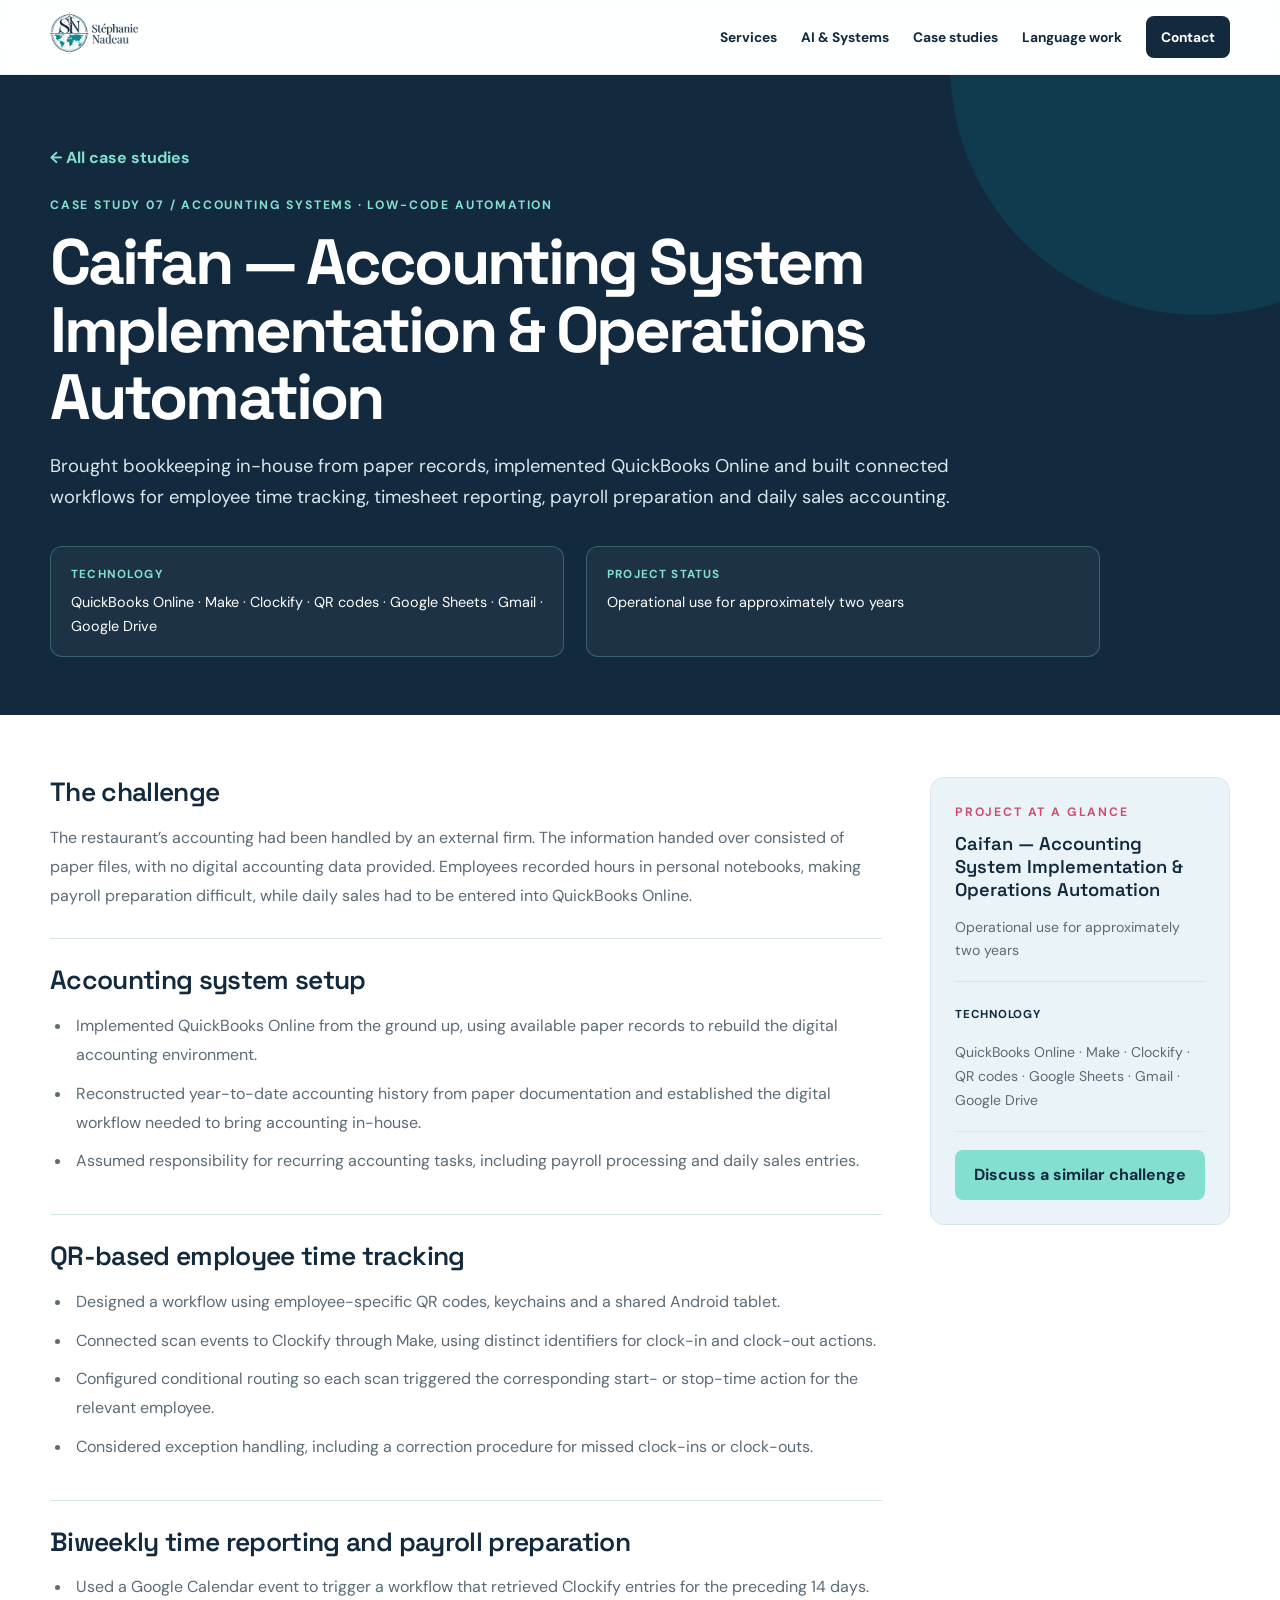
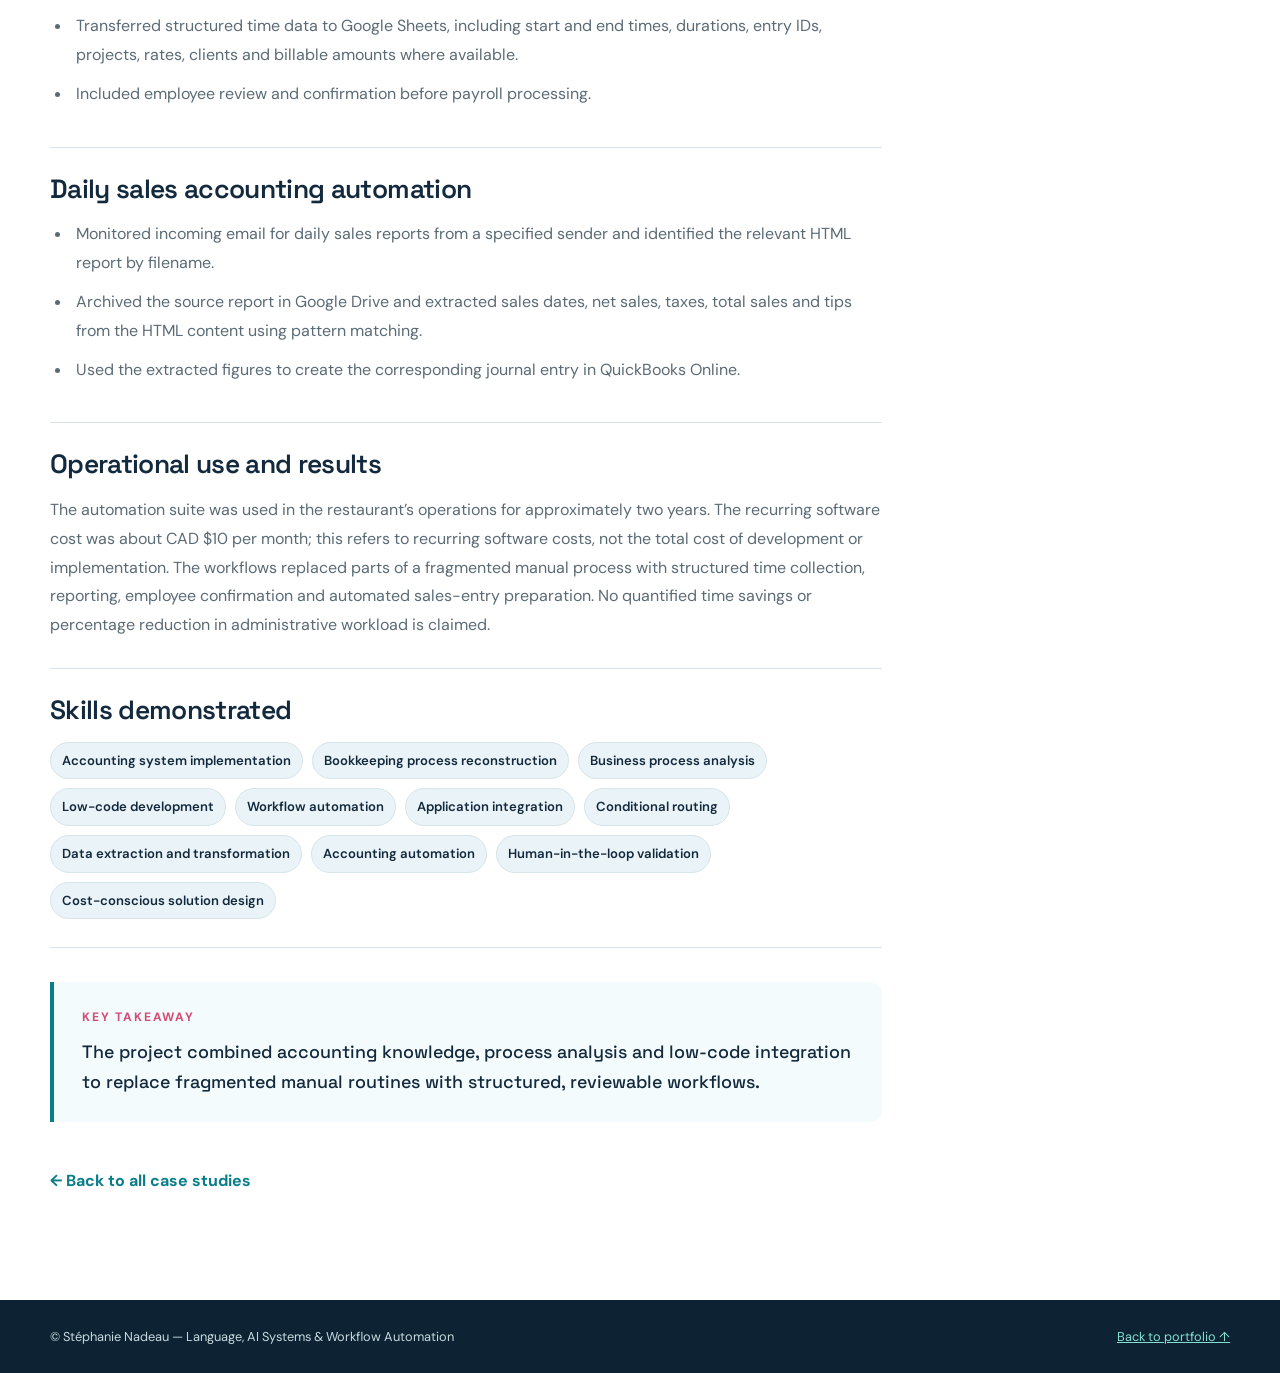
==== case-studies/caifan-accounting-automation.html @ 53deea51 "Add files via upload" ====
<!doctype html>
<html lang="en">
<head>
<meta charset="utf-8">
<meta name="viewport" content="width=device-width, initial-scale=1">
<meta name="description" content="Brought bookkeeping in-house from paper records, implemented QuickBooks Online and built connected workflows for employee time tracking, timesheet reporting, payroll preparation and daily sales accounting.">
<meta property="og:title" content="Caifan — Accounting System Implementation &amp; Operations Automation">
<meta property="og:description" content="Brought bookkeeping in-house from paper records, implemented QuickBooks Online and built connected workflows for employee time tracking, timesheet reporting, payroll preparation and daily sales accounting.">
<meta property="og:type" content="article">
<title>Caifan — Accounting System Implementation &amp; Operations Automation | Stéphanie Nadeau</title>
<link rel="icon" type="image/png" href="../assets/logo/symbol.png">
<link rel="stylesheet" href="../css/styles.css">
</head>
<body class="case-page">
<a class="skip" href="#main">Skip to content</a>
<header class="site-nav"><div class="wrap nav-inner">
<a href="../index.html#top" aria-label="Stéphanie Nadeau home"><img class="nav-logo" src="../assets/logo/logo-horizontal.png" alt="Stéphanie Nadeau — Language, AI Systems and Automation"></a>
<button class="menu" aria-label="Open navigation" aria-expanded="false">☰</button>
<nav class="nav-links" aria-label="Main navigation"><a href="../index.html#services">Services</a><a href="../index.html#ai">AI & Systems</a><a href="../index.html#case-studies">Case studies</a><a href="../index.html#work">Language work</a><a class="nav-cta" href="../index.html#contact">Contact</a></nav>
</div></header>
<main id="main">
<section class="case-hero"><div class="wrap">
<a class="back-link" href="../index.html#case-studies">← All case studies</a>
<div class="section-kicker">CASE STUDY 07 / ACCOUNTING SYSTEMS · LOW-CODE AUTOMATION</div>
<h1>Caifan — Accounting System Implementation &amp; Operations Automation</h1>
<p class="case-subtitle">Brought bookkeeping in-house from paper records, implemented QuickBooks Online and built connected workflows for employee time tracking, timesheet reporting, payroll preparation and daily sales accounting.</p>
<div class="case-hero-meta"><div><strong>Technology</strong><span>QuickBooks Online · Make · Clockify · QR codes · Google Sheets · Gmail · Google Drive</span></div><div><strong>Project status</strong><span>Operational use for approximately two years</span></div></div>
</div></section>
<section class="case-detail-content"><div class="wrap case-detail-layout">
<article class="case-narrative">
<section class="detail-section"><h2>The challenge</h2><p>The restaurant’s accounting had been handled by an external firm. The information handed over consisted of paper files, with no digital accounting data provided. Employees recorded hours in personal notebooks, making payroll preparation difficult, while daily sales had to be entered into QuickBooks Online.</p></section><section class="detail-section"><h2>Accounting system setup</h2><ul><li>Implemented QuickBooks Online from the ground up, using available paper records to rebuild the digital accounting environment.</li><li>Reconstructed year-to-date accounting history from paper documentation and established the digital workflow needed to bring accounting in-house.</li><li>Assumed responsibility for recurring accounting tasks, including payroll processing and daily sales entries.</li></ul></section><section class="detail-section"><h2>QR-based employee time tracking</h2><ul><li>Designed a workflow using employee-specific QR codes, keychains and a shared Android tablet.</li><li>Connected scan events to Clockify through Make, using distinct identifiers for clock-in and clock-out actions.</li><li>Configured conditional routing so each scan triggered the corresponding start- or stop-time action for the relevant employee.</li><li>Considered exception handling, including a correction procedure for missed clock-ins or clock-outs.</li></ul></section><section class="detail-section"><h2>Biweekly time reporting and payroll preparation</h2><ul><li>Used a Google Calendar event to trigger a workflow that retrieved Clockify entries for the preceding 14 days.</li><li>Transferred structured time data to Google Sheets, including start and end times, durations, entry IDs, projects, rates, clients and billable amounts where available.</li><li>Included employee review and confirmation before payroll processing.</li></ul></section><section class="detail-section"><h2>Daily sales accounting automation</h2><ul><li>Monitored incoming email for daily sales reports from a specified sender and identified the relevant HTML report by filename.</li><li>Archived the source report in Google Drive and extracted sales dates, net sales, taxes, total sales and tips from the HTML content using pattern matching.</li><li>Used the extracted figures to create the corresponding journal entry in QuickBooks Online.</li></ul></section><section class="detail-section"><h2>Operational use and results</h2><p>The automation suite was used in the restaurant’s operations for approximately two years. The recurring software cost was about CAD $10 per month; this refers to recurring software costs, not the total cost of development or implementation. The workflows replaced parts of a fragmented manual process with structured time collection, reporting, employee confirmation and automated sales-entry preparation. No quantified time savings or percentage reduction in administrative workload is claimed.</p></section>
<section class="detail-section"><h2>Skills demonstrated</h2><div class="skill-tags"><span class="skill-tag">Accounting system implementation</span><span class="skill-tag">Bookkeeping process reconstruction</span><span class="skill-tag">Business process analysis</span><span class="skill-tag">Low-code development</span><span class="skill-tag">Workflow automation</span><span class="skill-tag">Application integration</span><span class="skill-tag">Conditional routing</span><span class="skill-tag">Data extraction and transformation</span><span class="skill-tag">Accounting automation</span><span class="skill-tag">Human-in-the-loop validation</span><span class="skill-tag">Cost-conscious solution design</span></div></section>
<section class="takeaway-panel"><div class="section-kicker">Key takeaway</div><p>The project combined accounting knowledge, process analysis and low-code integration to replace fragmented manual routines with structured, reviewable workflows.</p></section>
<a class="back-link bottom-back" href="../index.html#case-studies">← Back to all case studies</a>
</article>
<aside class="case-sidebar"><div class="sidebar-card"><div class="section-kicker">Project at a glance</div><h2>Caifan — Accounting System Implementation &amp; Operations Automation</h2><p>Operational use for approximately two years</p><hr><strong>Technology</strong><p>QuickBooks Online · Make · Clockify · QR codes · Google Sheets · Gmail · Google Drive</p><hr><a href="../index.html#contact" class="button primary">Discuss a similar challenge</a></div></aside>
</div></section>
</main>
<footer class="footer"><div class="wrap footer-inner"><span>© Stéphanie Nadeau — Language, AI Systems & Workflow Automation</span><a href="../index.html#top">Back to portfolio ↑</a></div></footer>
<script src="../js/site.js"></script>
</body></html>
---- css/styles.css ----
@import url('https://fonts.googleapis.com/css2?family=DM+Sans:wght@400;500;600;700&family=Space+Grotesk:wght@500;600;700&display=swap');
:root{--navy:#13293d;--teal:#087e8b;--turq:#149e92;--foam:#83e0d0;--mist:#eaf4f8;--sky:#5b96bd;--pink:#d14d72;--blue:#304ffe;--ink:#183043;--muted:#5b6b76;--white:#fff;--line:#d7e4e8;--shadow:0 18px 50px rgba(19,41,61,.08)}
*{box-sizing:border-box}html{scroll-behavior:smooth}body{margin:0;color:var(--ink);background:var(--mist);font:16px/1.65 'DM Sans',system-ui,sans-serif;-webkit-font-smoothing:antialiased}a{color:inherit}.wrap{width:min(1180px,calc(100% - 40px));margin:auto}.skip{position:absolute;left:-9999px}.skip:focus{left:16px;top:16px;z-index:100;background:#fff;padding:10px 14px}.site-nav{position:sticky;top:0;z-index:20;background:rgba(255,255,255,.92);backdrop-filter:blur(14px);border-bottom:1px solid rgba(19,41,61,.08)}.nav-inner{height:74px;display:flex;align-items:center;justify-content:space-between;gap:24px}.nav-logo{height:42px;width:auto}.nav-links{display:flex;gap:24px;align-items:center;font-size:.86rem;font-weight:700;color:var(--navy)}.nav-links a{text-decoration:none}.nav-links a:hover,.nav-links a:focus{color:var(--teal)}.nav-cta{background:var(--navy);color:#fff!important;padding:10px 15px;border-radius:8px}.menu{display:none;background:none;border:0;color:var(--navy);font-size:1.5rem}.hero{background:var(--navy);color:#fff;padding:88px 0 76px;position:relative;overflow:hidden}.hero:before,.hero:after{content:"";position:absolute;border-radius:50%;filter:blur(4px);opacity:.25}.hero:before{width:560px;height:560px;right:-180px;top:-280px;background:var(--teal)}.hero:after{width:480px;height:480px;left:-240px;bottom:-300px;background:var(--blue)}.hero-grid{position:relative;z-index:1;display:grid;grid-template-columns:1.25fr .75fr;gap:72px;align-items:center}.eyebrow{color:var(--foam);font-size:.78rem;font-weight:700;letter-spacing:.16em;text-transform:uppercase}.hero h1,.section h2,.card h3,.case h3,.closing h2{font-family:'Space Grotesk',sans-serif;letter-spacing:-.04em}.hero h1{font-size:clamp(2.8rem,6vw,5.8rem);line-height:1.02;margin:14px 0 22px}.hero h1 span{color:var(--foam)}.hero-lede{font-size:1.18rem;max-width:680px;color:#d9e7ed;margin:0 0 30px}.hero-actions{display:flex;gap:12px;flex-wrap:wrap}.button{display:inline-flex;align-items:center;justify-content:center;text-decoration:none;border-radius:8px;padding:12px 18px;font-weight:700;transition:.2s ease}.button.primary{background:var(--foam);color:var(--navy)}.button.secondary{border:1px solid rgba(255,255,255,.4);color:#fff}.button:hover,.button:focus{transform:translateY(-2px);filter:brightness(1.04)}.hero-mark{background:#fff;border-radius:20px;padding:30px;display:flex;align-items:center;justify-content:center;box-shadow:var(--shadow)}.hero-mark img{width:100%;max-width:360px;height:auto}.stats{background:#fff;border-bottom:1px solid var(--line)}.stat-grid{display:grid;grid-template-columns:repeat(4,1fr);gap:1px;background:var(--line)}.stat{background:#fff;padding:28px 22px}.stat strong{display:block;color:var(--teal);font:700 clamp(1.7rem,3vw,2.45rem)/1 'Space Grotesk',sans-serif}.stat span{display:block;margin-top:9px;color:var(--muted);font-size:.78rem;font-weight:700;text-transform:uppercase;letter-spacing:.08em}.section{padding:92px 0}.section.alt{background:#fff}.ai-section{background:#f4fbfc}.ai-capabilities{display:grid;grid-template-columns:repeat(5,1fr);gap:16px}.ai-capability,.ai-project{background:#fff;border:1px solid var(--line);border-radius:14px;box-shadow:0 8px 24px rgba(19,41,61,.04)}.ai-capability{padding:22px;border-top:4px solid var(--teal)}.ai-capability:nth-child(2){border-top-color:var(--turq)}.ai-capability:nth-child(3){border-top-color:var(--sky)}.ai-capability:nth-child(4){border-top-color:var(--pink)}.ai-capability:nth-child(5){border-top-color:var(--blue)}.ai-capability h3{font:600 1.05rem/1.15 "Space Grotesk",sans-serif;color:var(--navy);margin:0 0 10px}.ai-capability p,.ai-project p,.ai-project li{color:var(--muted);font-size:.9rem}.ai-capability p{margin:0}.ai-project-head{margin:52px 0 22px}.ai-project-head h3{font:600 1.8rem/1.1 "Space Grotesk",sans-serif;color:var(--navy);margin:8px 0 0}.ai-project-grid{display:grid;grid-template-columns:repeat(2,1fr);gap:20px}.ai-project{padding:25px}.ai-project h3{font:600 1.45rem/1.12 "Space Grotesk",sans-serif;color:var(--navy);margin:10px 0}.project-status{color:var(--teal);font-size:.68rem;font-weight:700;letter-spacing:.07em;text-transform:uppercase}.ai-project ul{margin:15px 0 0;padding-left:20px}.ai-project li{margin:6px 0}.contact-note{color:var(--foam)!important;font-weight:700;margin:0 auto 20px!important}.section-head{max-width:740px;margin-bottom:38px}.section-kicker{color:var(--pink);font-size:.76rem;font-weight:700;letter-spacing:.15em;text-transform:uppercase}.section h2{font-size:clamp(2rem,4vw,3.4rem);line-height:1.08;color:var(--navy);margin:10px 0 14px}.section-intro{font-size:1.06rem;color:var(--muted);margin:0}.services{display:grid;grid-template-columns:repeat(3,1fr);gap:18px}.card,.case,.quote,.rate-card{background:#fff;border:1px solid var(--line);border-radius:14px;box-shadow:0 8px 24px rgba(19,41,61,.04)}.card{padding:28px;position:relative;overflow:hidden}.card:before{content:"";position:absolute;inset:0 auto 0 0;width:5px;background:var(--teal)}.card:nth-child(2):before{background:var(--turq)}.card:nth-child(3):before{background:var(--sky)}.card:nth-child(4):before{background:var(--pink)}.card:nth-child(5):before{background:var(--blue)}.card:nth-child(6):before{background:var(--foam)}.card h3{font-size:1.3rem;line-height:1.15;color:var(--navy);margin:0 0 12px}.card p{color:var(--muted);margin:0}.case-grid{display:grid;grid-template-columns:repeat(3,1fr);gap:20px;align-items:stretch}.case{overflow:hidden;display:flex;flex-direction:column}.case-body{flex:1}.case-media{height:190px;background:var(--navy);display:flex;align-items:center;justify-content:center;overflow:hidden}.case-media img{width:100%;height:100%;object-fit:cover}.case-media.duo{gap:10px;padding:14px}.case-media.duo img{width:50%;height:100%;object-fit:contain;background:#fff}.case-body{padding:22px}.case-meta{display:flex;gap:8px;flex-wrap:wrap;margin-bottom:10px}.tag{font-size:.68rem;font-weight:700;letter-spacing:.07em;text-transform:uppercase;padding:5px 8px;border-radius:999px;background:var(--mist);color:var(--teal)}.case h3{font-size:1.5rem;line-height:1.1;margin:0 0 10px;color:var(--navy)}.case p{color:var(--muted);margin:0 0 14px}.case-data{display:flex;justify-content:space-between;gap:15px;border-top:1px solid var(--line);padding-top:14px;font-size:.82rem}.case-data strong{color:var(--teal)}.case-details{margin-top:14px;border-top:1px solid var(--line);padding-top:14px}.case-details summary{cursor:pointer;font-weight:700;color:var(--navy)}.case-details p{font-size:.9rem;margin-top:10px}.method-grid{display:grid;grid-template-columns:repeat(4,1fr);gap:18px}.method-step{border-top:3px solid var(--teal);padding-top:16px}.method-step:nth-child(2){border-color:var(--turq)}.method-step:nth-child(3){border-color:var(--sky)}.method-step:nth-child(4){border-color:var(--pink)}.method-step b{font:700 2.2rem/1 'Space Grotesk',sans-serif;color:var(--navy)}.method-step h3{color:var(--navy);font-size:1.05rem;margin:12px 0 7px}.method-step p{color:var(--muted);font-size:.92rem;margin:0}.tech-layout{display:grid;grid-template-columns:.8fr 1.2fr;gap:35px;align-items:start}.tech-panel{background:var(--navy);color:#fff;border-radius:16px;padding:32px}.tech-panel h3{font:600 1.6rem/1.1 'Space Grotesk',sans-serif;margin:10px 0}.tech-panel p{color:#d9e7ed}.tech-list{display:flex;flex-wrap:wrap;gap:9px}.tech-list span{border:1px solid rgba(131,224,208,.4);color:var(--foam);border-radius:999px;padding:7px 11px;font-size:.83rem}.quotes{display:grid;grid-template-columns:repeat(3,1fr);gap:18px}.quote{padding:26px}.quote p{font-size:1rem;font-style:italic;color:var(--muted);margin:0 0 18px}.quote footer{font-size:.8rem;font-weight:700;color:var(--navy)}.quote footer span{display:block;color:var(--sky);font-weight:600;margin-top:3px}.rate-layout{display:grid;grid-template-columns:1fr 1fr;gap:20px}.rate-grid{display:grid;grid-template-columns:repeat(2,1fr);gap:18px}.rate-grid .rate-card{height:100%}.rate-row span{display:flex;flex-direction:column}.rate-row small{color:var(--muted);font-size:.74rem}.terms{margin-top:22px;padding:22px 26px;background:var(--mist);border-left:4px solid var(--teal);color:var(--muted);font-size:.86rem}.terms strong{color:var(--navy)}.terms ul{margin:10px 0 0;padding-left:20px}.client-grid{display:grid;grid-template-columns:repeat(2,1fr);gap:18px}.client-card{background:#fff;border:1px solid var(--line);border-radius:14px;padding:24px;position:relative;overflow:hidden}.client-card:before{content:"";position:absolute;inset:0 auto 0 0;width:5px;background:var(--teal)}.client-card:nth-child(2):before{background:var(--turq)}.client-card:nth-child(3):before{background:var(--pink)}.client-card:nth-child(4):before{background:var(--sky)}.client-card:nth-child(5):before{background:var(--foam)}.client-card:nth-child(6):before{background:var(--blue)}.client-card h3{font:600 1.2rem/1.15 "Space Grotesk",sans-serif;color:var(--navy);margin:0 0 12px}.client-card p{margin:0;color:var(--muted);font-size:.88rem;line-height:1.8}.client-card p strong{color:var(--navy)}.contact-line{margin-top:30px}.rate-card{padding:25px}.rate-card h3{font:600 1.35rem/1.1 'Space Grotesk',sans-serif;color:var(--navy);margin:0 0 16px}.rate-row{display:flex;justify-content:space-between;gap:20px;border-top:1px solid var(--line);padding:11px 0;font-size:.9rem}.rate-row strong{color:var(--teal);white-space:nowrap}.fine-print{color:var(--muted);font-size:.83rem;margin-top:17px}.closing{padding:82px 0;background:var(--navy);color:#fff;text-align:center}.closing h2{font-size:clamp(2rem,4vw,3.6rem);margin:0 auto 14px}.closing p{color:#d9e7ed;max-width:620px;margin:0 auto 25px}.contact-line{display:flex;justify-content:center;gap:22px;flex-wrap:wrap;color:var(--foam);font-weight:700}.footer{background:#0d2334;color:#c7d9df;padding:26px 0;font-size:.8rem}.footer-inner{display:flex;justify-content:space-between;gap:20px;flex-wrap:wrap}.footer a{color:var(--foam)}
@media(max-width:900px){.hero-grid,.tech-layout{grid-template-columns:1fr}.hero-mark{max-width:460px}.services{grid-template-columns:repeat(2,1fr)}.ai-capabilities{grid-template-columns:repeat(2,1fr)}.ai-project-grid{grid-template-columns:1fr}.case-grid{grid-template-columns:repeat(2,1fr)}.rate-grid,.client-grid{grid-template-columns:1fr}.method-grid{grid-template-columns:repeat(2,1fr)}.quotes{grid-template-columns:1fr}.nav-links{gap:13px;font-size:.76rem}}
@media(max-width:650px){.wrap{width:min(100% - 28px,1180px)}.nav-inner{height:66px}.nav-logo{max-width:190px;height:auto}.menu{display:block}.nav-links{display:none;position:absolute;top:65px;left:0;right:0;background:#fff;padding:15px 20px;flex-direction:column;align-items:stretch;border-bottom:1px solid var(--line)}.nav-links.open{display:flex}.nav-links a{padding:8px}.nav-cta{text-align:center}.hero{padding:65px 0 58px}.hero-grid{gap:34px}.hero h1{font-size:3rem}.hero-lede{font-size:1.04rem}.stat-grid{grid-template-columns:repeat(2,1fr)}.stat{padding:22px 15px}.section{padding:65px 0}.services,.case-grid,.rate-layout,.ai-capabilities,.ai-project-grid{grid-template-columns:1fr}.method-grid{grid-template-columns:1fr 1fr}.case-media{height:205px}.footer-inner{display:block}.footer-inner>*{margin:5px 0}}
@media(prefers-reduced-motion:reduce){html{scroll-behavior:auto}.button{transition:none}.button:hover,.button:focus{transform:none}}
:focus-visible{outline:3px solid var(--pink);outline-offset:3px}


/* Systems case studies */
.systems-section{background:#f4fbfc}
.system-grid{display:grid;grid-template-columns:repeat(3,minmax(0,1fr));gap:20px;align-items:stretch}
.system-card{display:flex;flex-direction:column;background:#fff;border:1px solid var(--line);border-radius:16px;padding:25px;box-shadow:0 8px 24px rgba(19,41,61,.04);min-width:0}
.system-card:nth-child(3n+2){border-top:4px solid var(--turq)}
.system-card:nth-child(3n+1){border-top:4px solid var(--teal)}
.system-card:nth-child(3n){border-top:4px solid var(--pink)}
.system-card-top{display:flex;align-items:center;justify-content:space-between;gap:12px;margin-bottom:14px}
.system-number{font:700 1.5rem/1 'Space Grotesk',sans-serif;color:var(--sky)}
.system-card .case-meta{margin:0}
.system-card h3{font:600 1.35rem/1.15 'Space Grotesk',sans-serif;color:var(--navy);margin:0 0 12px;letter-spacing:-.025em}
.system-card>p{color:var(--muted);font-size:.92rem;margin:0 0 20px}
.system-stack,.system-status{border-top:1px solid var(--line);padding:12px 0;display:flex;flex-direction:column;gap:4px;font-size:.82rem}
.system-stack strong,.system-status strong{color:var(--navy);font-size:.72rem;text-transform:uppercase;letter-spacing:.08em}
.system-stack span,.system-status span{color:var(--muted)}
.case-link{display:inline-flex;gap:8px;align-items:center;margin-top:auto;padding-top:15px;color:var(--teal);font-weight:700;text-decoration:none}
.case-link:hover,.case-link:focus{color:var(--pink);text-decoration:underline}
.case-hero{background:var(--navy);color:#fff;padding:70px 0 58px;position:relative;overflow:hidden}
.case-hero:after{content:"";position:absolute;right:-170px;top:-260px;width:500px;height:500px;border-radius:50%;background:var(--teal);opacity:.2;pointer-events:none}
.case-hero .wrap{position:relative;z-index:1}
.back-link{display:inline-block;color:var(--teal);font-weight:700;text-decoration:none;margin-bottom:24px}
.case-hero .back-link{color:var(--foam)}
.back-link:hover,.back-link:focus{text-decoration:underline}
.case-hero .section-kicker{color:var(--foam);margin-bottom:14px}
.case-hero h1{font:700 clamp(2.4rem,5vw,4.5rem)/1.05 'Space Grotesk',sans-serif;letter-spacing:-.045em;max-width:1000px;margin:0 0 20px}
.case-subtitle{font-size:1.15rem;line-height:1.7;max-width:900px;color:#d9e7ed;margin:0}
.case-hero-meta{display:grid;grid-template-columns:1fr 1fr;gap:22px;margin-top:32px;max-width:1050px}
.case-hero-meta>div{padding:18px 20px;border:1px solid rgba(131,224,208,.28);border-radius:12px;background:rgba(255,255,255,.045)}
.case-hero-meta strong,.case-hero-meta span{display:block}
.case-hero-meta strong{color:var(--foam);font-size:.73rem;text-transform:uppercase;letter-spacing:.1em;margin-bottom:7px}
.case-hero-meta span{color:#fff;font-size:.9rem}
.case-detail-content{padding:62px 0 82px;background:#fff}
.case-detail-layout{display:grid;grid-template-columns:minmax(0,1fr) 300px;gap:48px;align-items:start}
.case-narrative{min-width:0;max-width:850px}
.detail-section{padding:0 0 28px;margin:0 0 26px;border-bottom:1px solid var(--line)}
.detail-section h2{font:600 1.65rem/1.2 'Space Grotesk',sans-serif;letter-spacing:-.025em;color:var(--navy);margin:0 0 15px}
.detail-section p,.detail-section li{color:var(--muted);line-height:1.8}
.detail-section p{margin:0}
.detail-section ul{margin:0;padding-left:22px}
.detail-section li{margin:0 0 10px;padding-left:4px}
.skill-tags{display:flex;flex-wrap:wrap;gap:9px}
.skill-tag{display:inline-block;background:var(--mist);color:var(--navy);border:1px solid var(--line);border-radius:999px;padding:7px 11px;font-size:.82rem;font-weight:600}
.takeaway-panel{background:#f4fbfc;border-left:4px solid var(--teal);padding:25px 28px;border-radius:0 12px 12px 0;margin:34px 0}
.takeaway-panel .section-kicker{margin-bottom:10px}
.takeaway-panel p{font:500 1.12rem/1.65 'Space Grotesk',sans-serif;color:var(--navy);margin:0}
.bottom-back{margin-top:12px}
.case-sidebar{position:sticky;top:100px}
.sidebar-card{background:var(--mist);border:1px solid var(--line);border-radius:14px;padding:24px}
.sidebar-card h2{font:600 1.15rem/1.25 'Space Grotesk',sans-serif;color:var(--navy);margin:10px 0}
.sidebar-card p{font-size:.88rem;color:var(--muted);line-height:1.7}
.sidebar-card hr{border:0;border-top:1px solid var(--line);margin:18px 0}
.sidebar-card>strong{font-size:.72rem;text-transform:uppercase;letter-spacing:.08em;color:var(--navy)}
.sidebar-card .button{width:100%;text-align:center}
@media(max-width:1000px){.system-grid{grid-template-columns:repeat(2,minmax(0,1fr))}.case-detail-layout{grid-template-columns:minmax(0,1fr) 260px;gap:28px}}
@media(max-width:760px){.system-grid{grid-template-columns:1fr}.case-hero{padding:52px 0 44px}.case-hero-meta{grid-template-columns:1fr}.case-detail-layout{grid-template-columns:1fr}.case-sidebar{position:static;grid-row:1}.case-sidebar .sidebar-card{padding:20px}.case-detail-content{padding:42px 0 60px}.detail-section h2{font-size:1.45rem}}
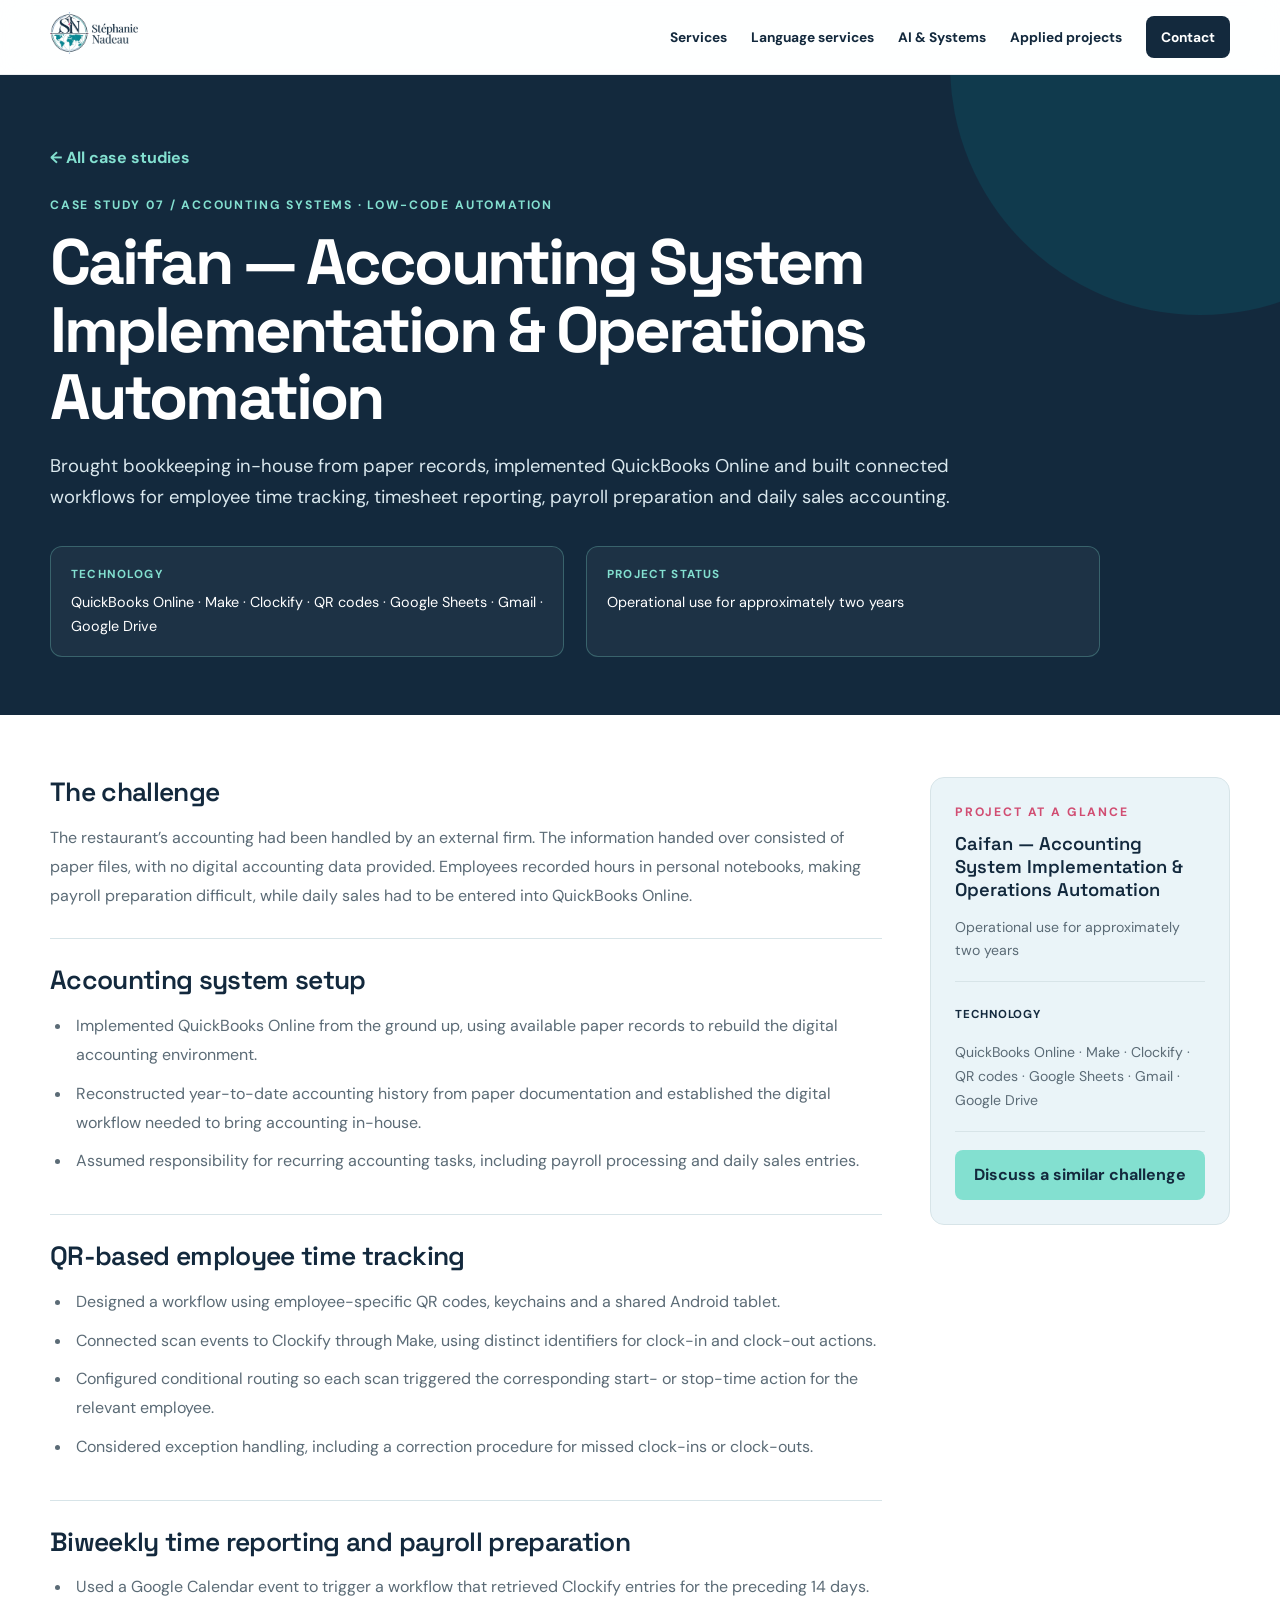
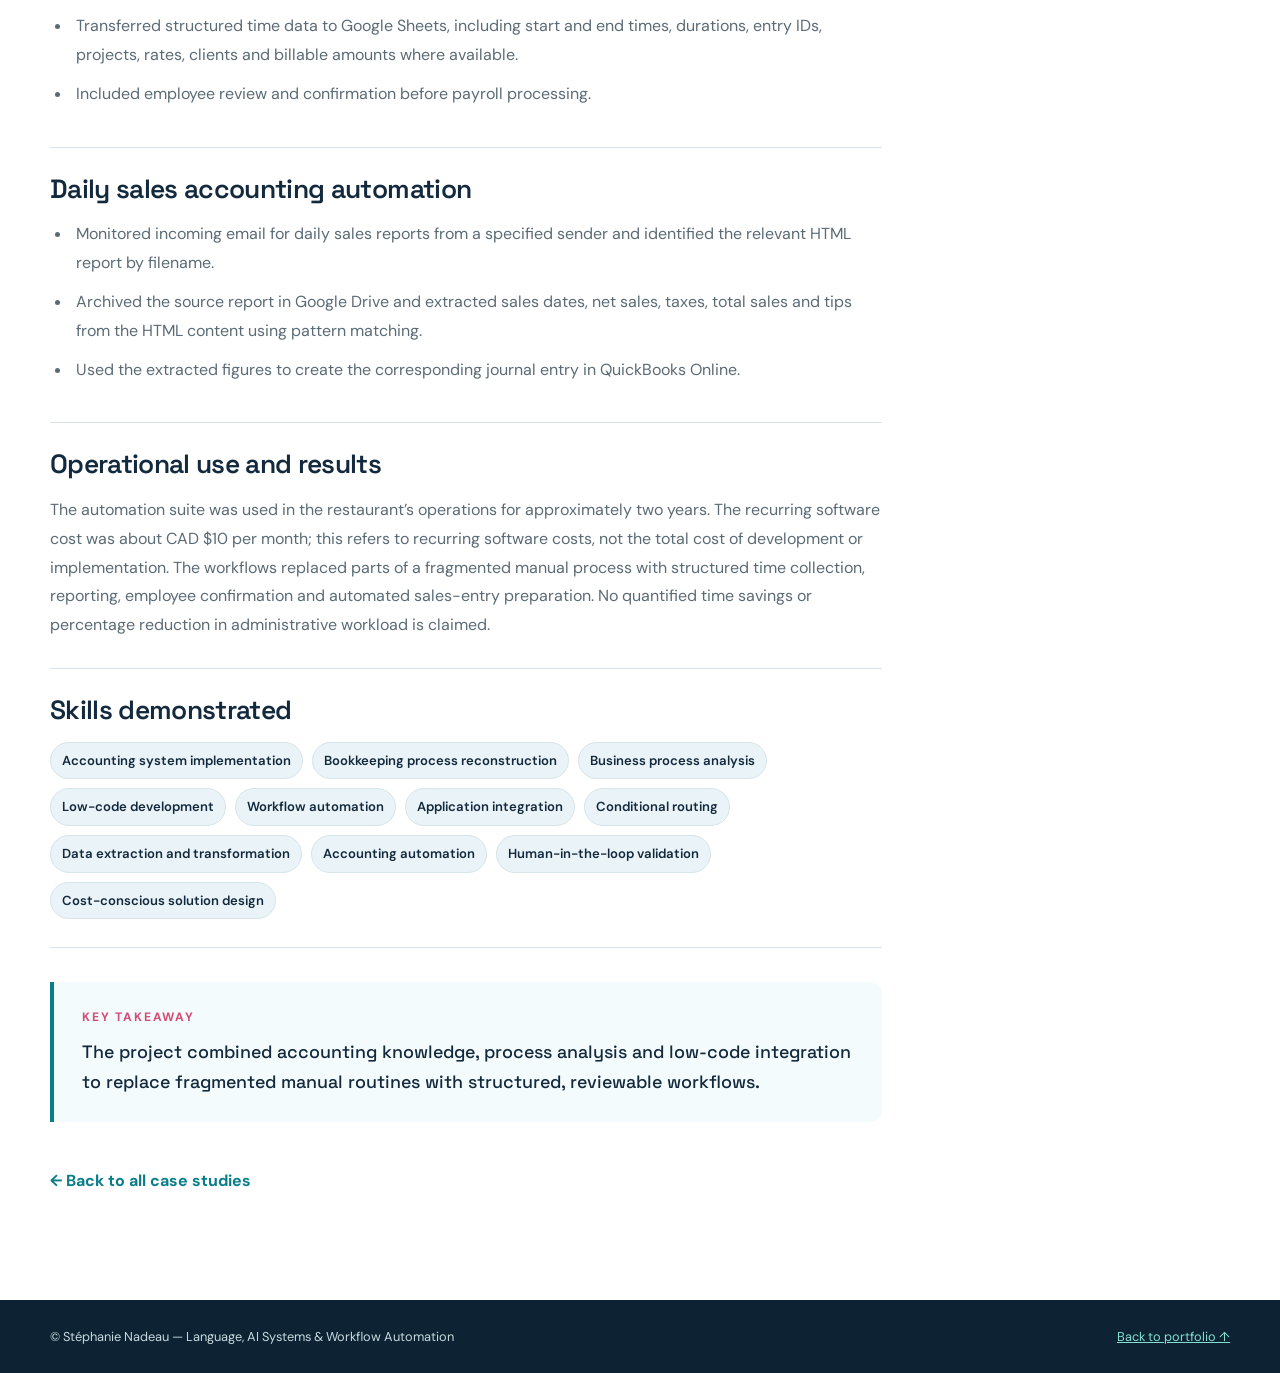
==== commit befa428c: "Add files via upload" ====
--- a/case-studies/caifan-accounting-automation.html
+++ b/case-studies/caifan-accounting-automation.html
@@ -16,7 +16,7 @@
 <header class="site-nav"><div class="wrap nav-inner">
 <a href="../index.html#top" aria-label="Stéphanie Nadeau home"><img class="nav-logo" src="../assets/logo/logo-horizontal.png" alt="Stéphanie Nadeau — Language, AI Systems and Automation"></a>
 <button class="menu" aria-label="Open navigation" aria-expanded="false">☰</button>
-<nav class="nav-links" aria-label="Main navigation"><a href="../index.html#services">Services</a><a href="../index.html#ai">AI & Systems</a><a href="../index.html#case-studies">Case studies</a><a href="../index.html#work">Language work</a><a class="nav-cta" href="../index.html#contact">Contact</a></nav>
+<nav class="nav-links" aria-label="Main navigation"><a href="../index.html#services">Services</a><a href="../index.html#work">Language services</a><a href="../index.html#ai">AI & Systems</a><a href="../index.html#case-studies">Applied projects</a><a class="nav-cta" href="../index.html#contact">Contact</a></nav>
 </div></header>
 <main id="main">
 <section class="case-hero"><div class="wrap">
--- a/css/styles.css
+++ b/css/styles.css
@@ -62,3 +62,10 @@
 .sidebar-card .button{width:100%;text-align:center}
 @media(max-width:1000px){.system-grid{grid-template-columns:repeat(2,minmax(0,1fr))}.case-detail-layout{grid-template-columns:minmax(0,1fr) 260px;gap:28px}}
 @media(max-width:760px){.system-grid{grid-template-columns:1fr}.case-hero{padding:52px 0 44px}.case-hero-meta{grid-template-columns:1fr}.case-detail-layout{grid-template-columns:1fr}.case-sidebar{position:static;grid-row:1}.case-sidebar .sidebar-card{padding:20px}.case-detail-content{padding:42px 0 60px}.detail-section h2{font-size:1.45rem}}
+
+/* Small content refinements for portfolio metrics and the rate card */
+.stat span small{display:block;margin-top:5px;font-size:.72rem;line-height:1.45;opacity:.85}
+.rate-note{margin:12px 0 0;color:var(--muted);font-size:.84rem;line-height:1.65}
+.case-screenshot{margin:26px 0 30px;padding:0}
+.case-screenshot img{display:block;width:100%;height:auto;border:1px solid var(--line);border-radius:12px}
+.case-screenshot figcaption{margin-top:9px;color:var(--muted);font-size:.82rem;line-height:1.6}
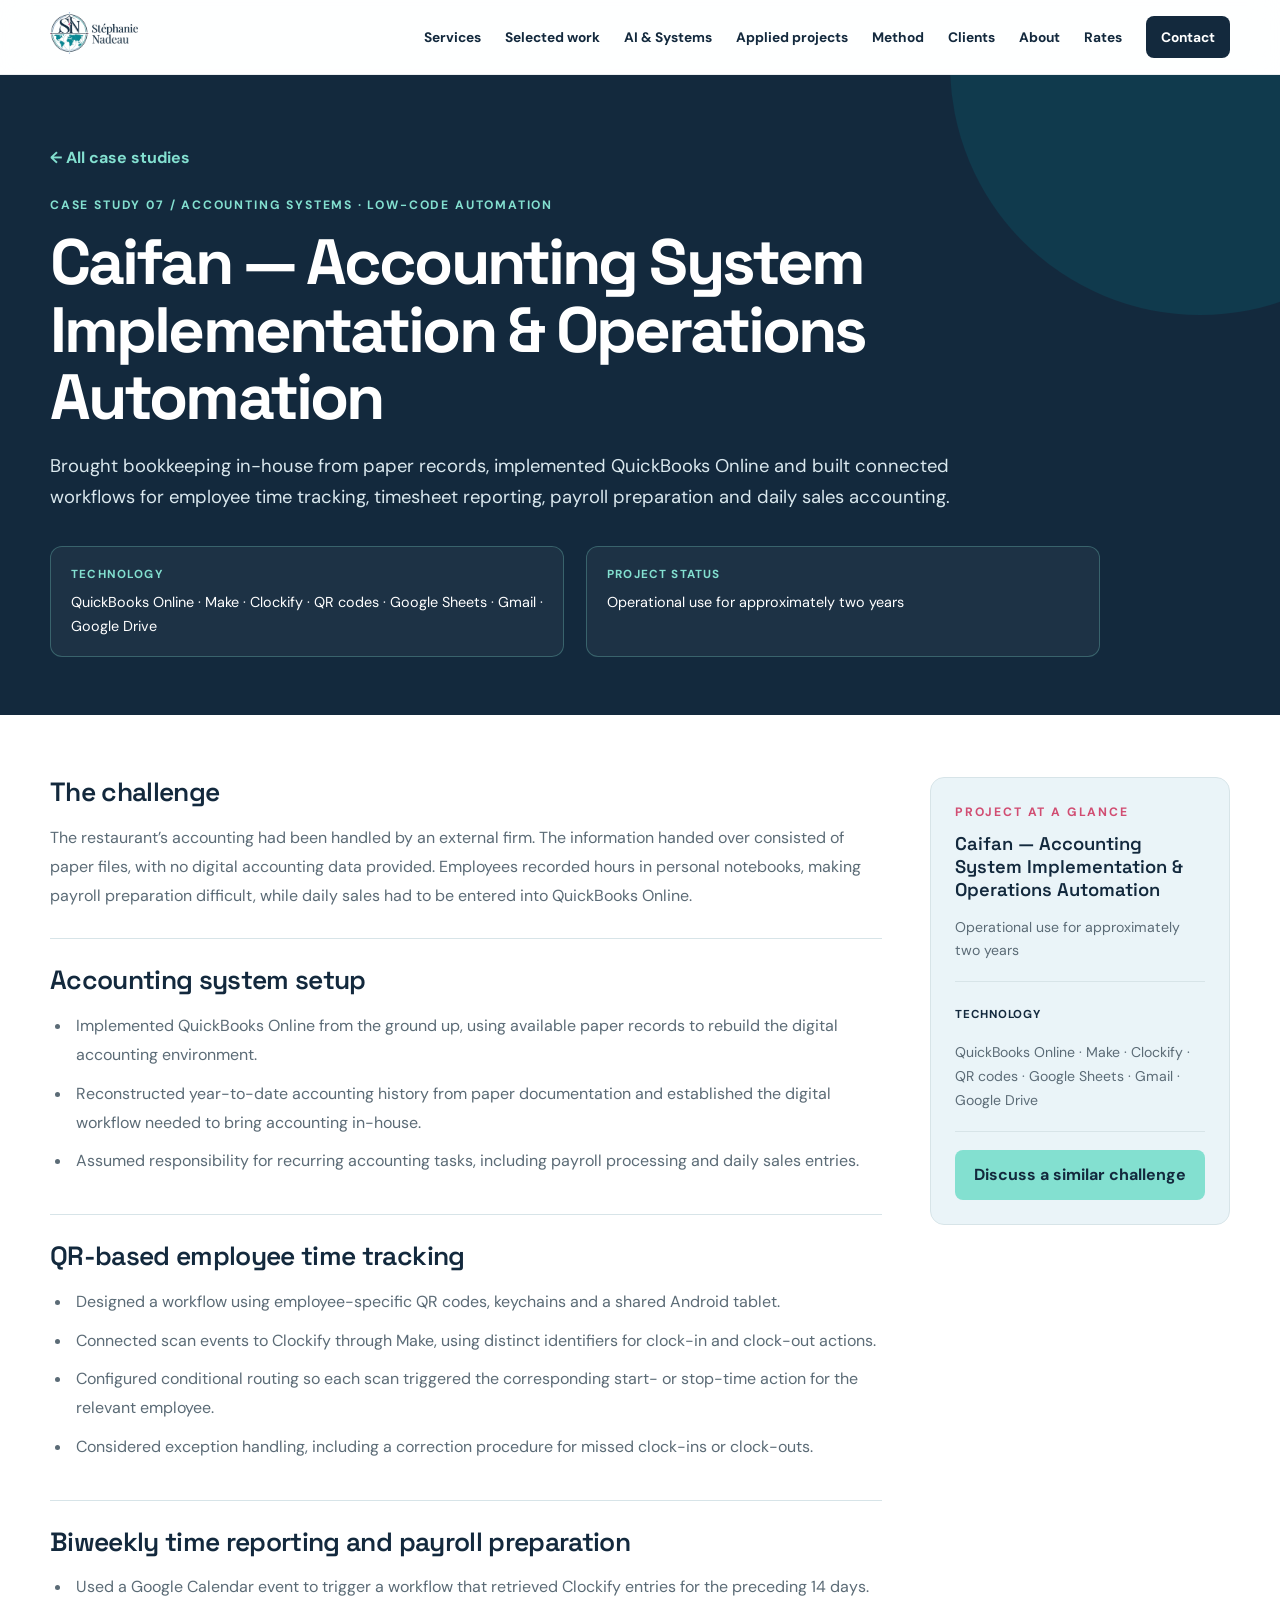
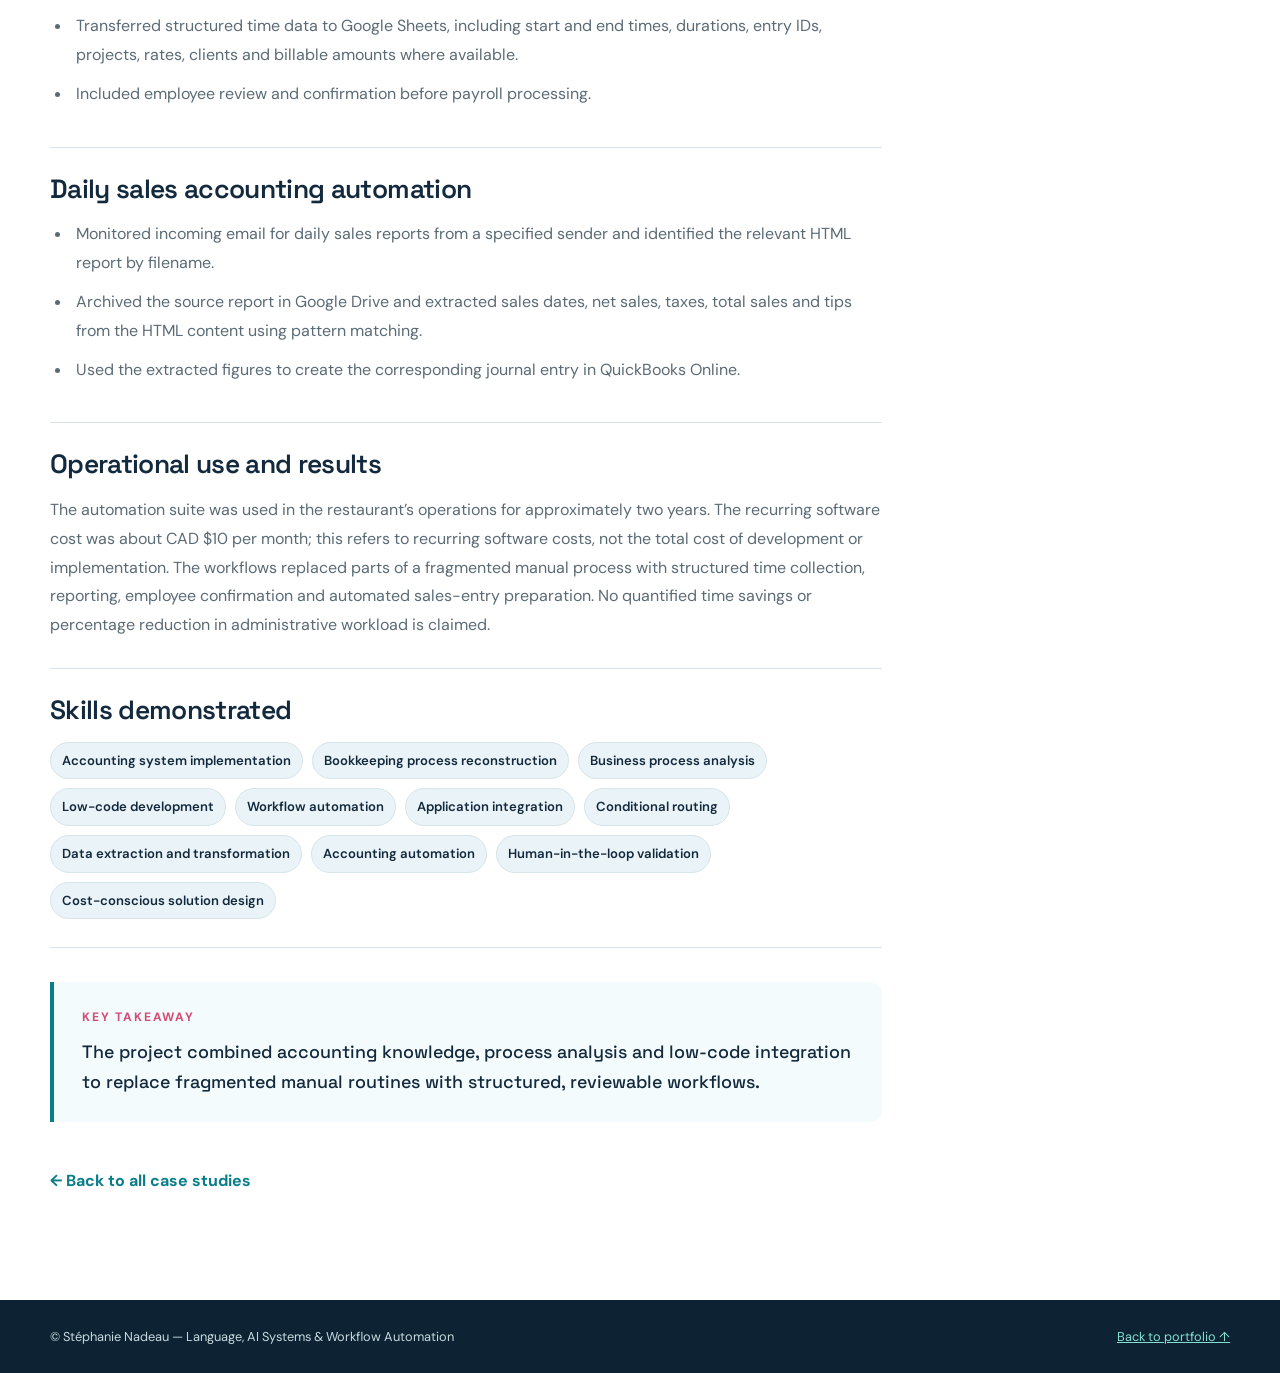
==== commit a8e51989: "Add files via upload" ====
--- a/case-studies/caifan-accounting-automation.html
+++ b/case-studies/caifan-accounting-automation.html
@@ -16,7 +16,7 @@
 <header class="site-nav"><div class="wrap nav-inner">
 <a href="../index.html#top" aria-label="Stéphanie Nadeau home"><img class="nav-logo" src="../assets/logo/logo-horizontal.png" alt="Stéphanie Nadeau — Language, AI Systems and Automation"></a>
 <button class="menu" aria-label="Open navigation" aria-expanded="false">☰</button>
-<nav class="nav-links" aria-label="Main navigation"><a href="../index.html#services">Services</a><a href="../index.html#work">Language services</a><a href="../index.html#ai">AI & Systems</a><a href="../index.html#case-studies">Applied projects</a><a class="nav-cta" href="../index.html#contact">Contact</a></nav>
+<nav class="nav-links" aria-label="Main navigation"><a href="../index.html#services">Services</a><a href="../index.html#work">Selected work</a><a href="../index.html#ai">AI &amp; Systems</a><a href="../index.html#case-studies">Applied projects</a><a href="../index.html#method">Method</a><a href="../index.html#clients">Clients</a><a href="../index.html#about">About</a><a href="../index.html#rates">Rates</a><a class="nav-cta" href="../index.html#contact">Contact</a></nav>
 </div></header>
 <main id="main">
 <section class="case-hero"><div class="wrap">
